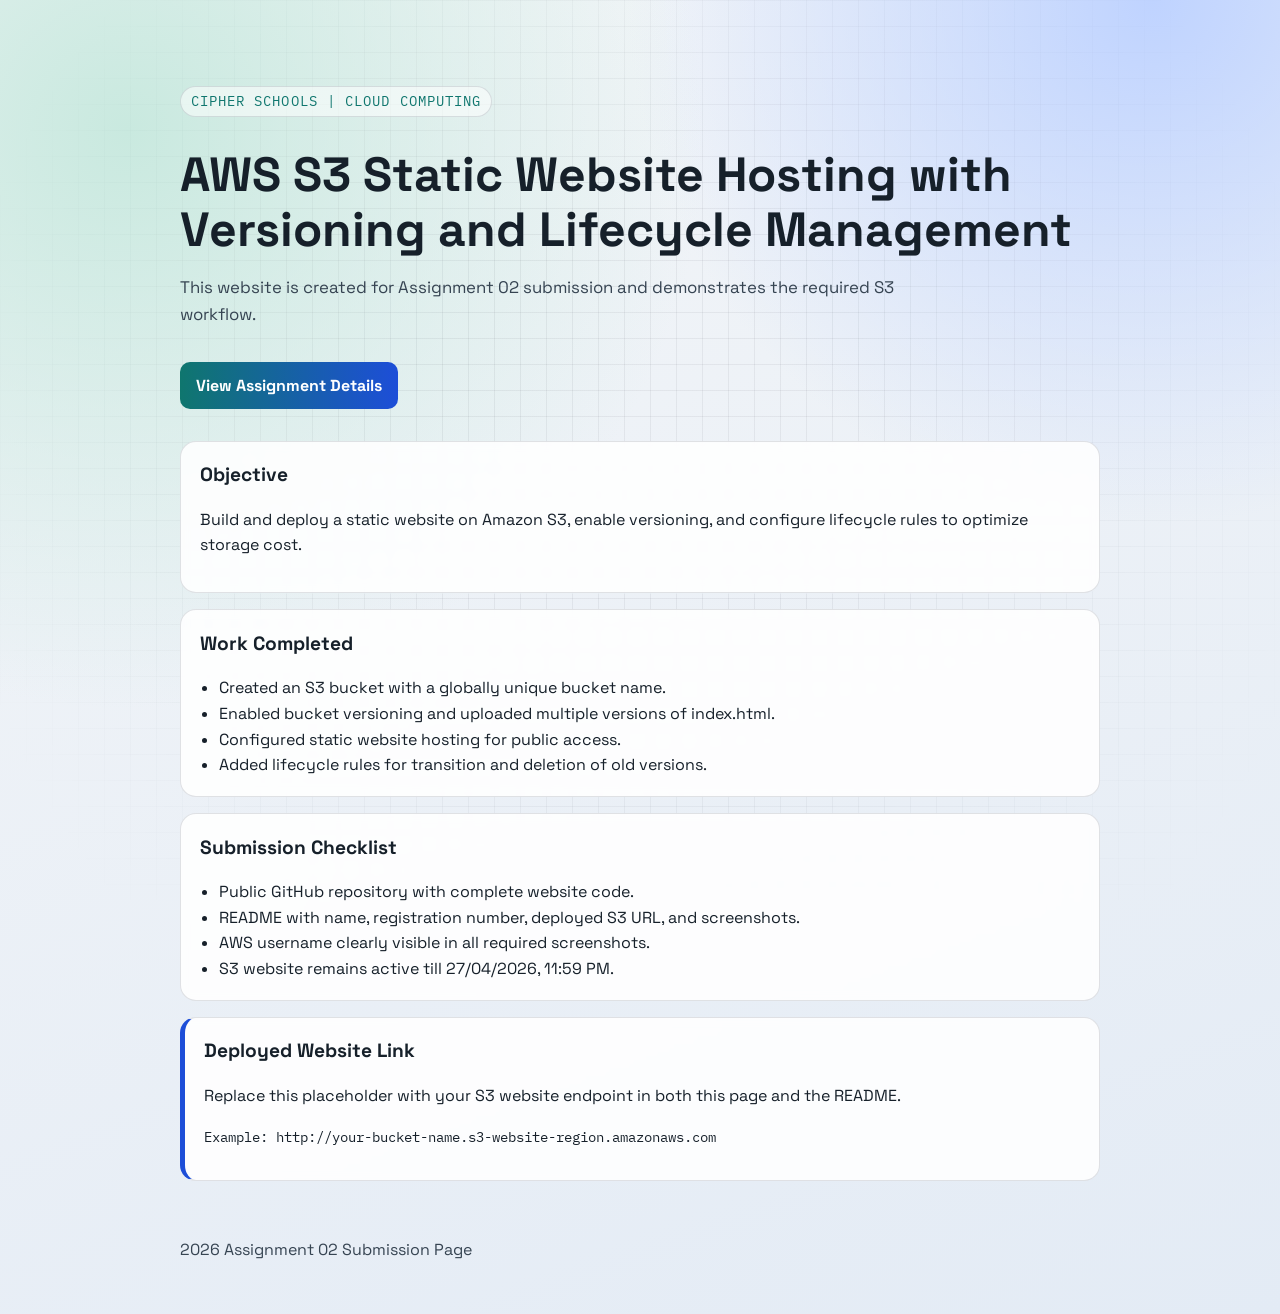
==== index2.html @ cc44ceda "version 1" ====
<!DOCTYPE html>
<html lang="en">
  <head>
    <meta charset="UTF-8" />
    <meta name="viewport" content="width=device-width, initial-scale=1.0" />
    <title>Assignment 02 | AWS S3 Static Website</title>
    <meta
      name="description"
      content="Assignment 02 submission website for AWS S3 Static Website Hosting, Versioning, and Lifecycle Management."
    />
    <link rel="preconnect" href="https://fonts.googleapis.com" />
    <link rel="preconnect" href="https://fonts.gstatic.com" crossorigin />
    <link
      href="https://fonts.googleapis.com/css2?family=Space+Grotesk:wght@400;500;700&family=IBM+Plex+Mono:wght@400;600&display=swap"
      rel="stylesheet"
    />
    <link rel="stylesheet" href="style.css" />
  </head>
  <body>
    <div class="bg-grid"></div>

    <header class="hero">
      <p class="tag">Cipher Schools | Cloud Computing</p>
      <h1>AWS S3 Static Website Hosting with Versioning and Lifecycle Management</h1>
      <p class="subtitle">
        This website is created for Assignment 02 submission and demonstrates the required S3 workflow.
      </p>
      <a href="#overview" class="btn">View Assignment Details</a>
    </header>
    <!-- version 2 -->
    <main>
      <section id="overview" class="card">
        <h2>Objective</h2>
        <p>
          Build and deploy a static website on Amazon S3, enable versioning, and configure lifecycle rules
          to optimize storage cost.
        </p>
      </section>

      <section class="card">
        <h2>Work Completed</h2>
        <ul>
          <li>Created an S3 bucket with a globally unique bucket name.</li>
          <li>Enabled bucket versioning and uploaded multiple versions of index.html.</li>
          <li>Configured static website hosting for public access.</li>
          <li>Added lifecycle rules for transition and deletion of old versions.</li>
        </ul>
      </section>

      <section class="card">
        <h2>Submission Checklist</h2>
        <ul>
          <li>Public GitHub repository with complete website code.</li>
          <li>README with name, registration number, deployed S3 URL, and screenshots.</li>
          <li>AWS username clearly visible in all required screenshots.</li>
          <li>S3 website remains active till 27/04/2026, 11:59 PM.</li>
        </ul>
      </section>

      <section class="card highlight">
        <h2>Deployed Website Link</h2>
        <p>
          Replace this placeholder with your S3 website endpoint in both this page and the README.
        </p>
        <p class="mono">Example: http://your-bucket-name.s3-website-region.amazonaws.com</p>
      </section>
    </main>

    <footer>
      <p><span id="year"></span> Assignment 02 Submission Page</p>
    </footer>

    <script src="script.js"></script>
  </body>
</html>
---- style.css ----
:root {
  --bg-0: #f4f6f8;
  --bg-1: #e3ebf5;
  --ink: #16202a;
  --ink-soft: #364452;
  --accent: #0f766e;
  --accent-2: #1d4ed8;
  --card: rgba(255, 255, 255, 0.88);
  --line: rgba(15, 23, 42, 0.12);
}

* {
  box-sizing: border-box;
}

html,
body {
  margin: 0;
  padding: 0;
}

body {
  min-height: 100vh;
  font-family: "Space Grotesk", "Segoe UI", sans-serif;
  color: var(--ink);
  background: radial-gradient(circle at 10% 10%, #c9e9df 0%, transparent 35%),
    radial-gradient(circle at 90% 0%, #bfd3ff 0%, transparent 30%),
    linear-gradient(160deg, var(--bg-0), var(--bg-1));
  line-height: 1.6;
  position: relative;
}

.bg-grid {
  position: fixed;
  inset: 0;
  background-image: linear-gradient(to right, rgba(22, 32, 42, 0.06) 1px, transparent 1px),
    linear-gradient(to bottom, rgba(22, 32, 42, 0.06) 1px, transparent 1px);
  background-size: 26px 26px;
  mask-image: radial-gradient(circle at center, black 30%, transparent 90%);
  pointer-events: none;
}

.hero,
main,
footer {
  width: min(920px, calc(100% - 2rem));
  margin-inline: auto;
  position: relative;
  z-index: 1;
}

.hero {
  padding: 4.5rem 0 2rem;
  animation: rise 500ms ease both;
}

.tag {
  display: inline-block;
  font-family: "IBM Plex Mono", monospace;
  font-size: 0.85rem;
  letter-spacing: 0.08em;
  text-transform: uppercase;
  color: var(--accent);
  border: 1px solid var(--line);
  padding: 0.25rem 0.6rem;
  border-radius: 999px;
  background: rgba(255, 255, 255, 0.55);
}

h1 {
  margin: 1rem 0;
  font-size: clamp(1.8rem, 4.8vw, 3rem);
  line-height: 1.15;
}

.subtitle {
  font-size: 1.05rem;
  color: var(--ink-soft);
  max-width: 68ch;
}

.btn {
  display: inline-block;
  margin-top: 1.1rem;
  text-decoration: none;
  color: white;
  background: linear-gradient(90deg, var(--accent), var(--accent-2));
  border: 0;
  border-radius: 10px;
  padding: 0.65rem 1rem;
  font-weight: 700;
  transition: transform 180ms ease, box-shadow 180ms ease;
}

.btn:hover,
.btn:focus-visible {
  transform: translateY(-2px);
  box-shadow: 0 8px 18px rgba(15, 118, 110, 0.35);
}

main {
  display: grid;
  gap: 1rem;
  padding-bottom: 2rem;
}

.card {
  background: var(--card);
  border: 1px solid var(--line);
  border-radius: 16px;
  padding: 1.15rem 1.2rem;
  backdrop-filter: blur(4px);
  animation: rise 500ms ease both;
}

.card:nth-child(2) {
  animation-delay: 80ms;
}

.card:nth-child(3) {
  animation-delay: 140ms;
}

.card:nth-child(4) {
  animation-delay: 200ms;
}

h2 {
  margin-top: 0;
  font-size: 1.2rem;
}

ul {
  margin: 0;
  padding-left: 1.2rem;
}

.highlight {
  border-left: 5px solid var(--accent-2);
}

.mono {
  font-family: "IBM Plex Mono", monospace;
  font-size: 0.9rem;
  overflow-wrap: anywhere;
}

footer {
  padding: 0.5rem 0 2.2rem;
  color: var(--ink-soft);
}

@keyframes rise {
  from {
    opacity: 0;
    transform: translateY(8px);
  }
  to {
    opacity: 1;
    transform: translateY(0);
  }
}

@media (max-width: 640px) {
  .hero {
    padding-top: 3rem;
  }

  .card {
    padding: 1rem;
  }
}
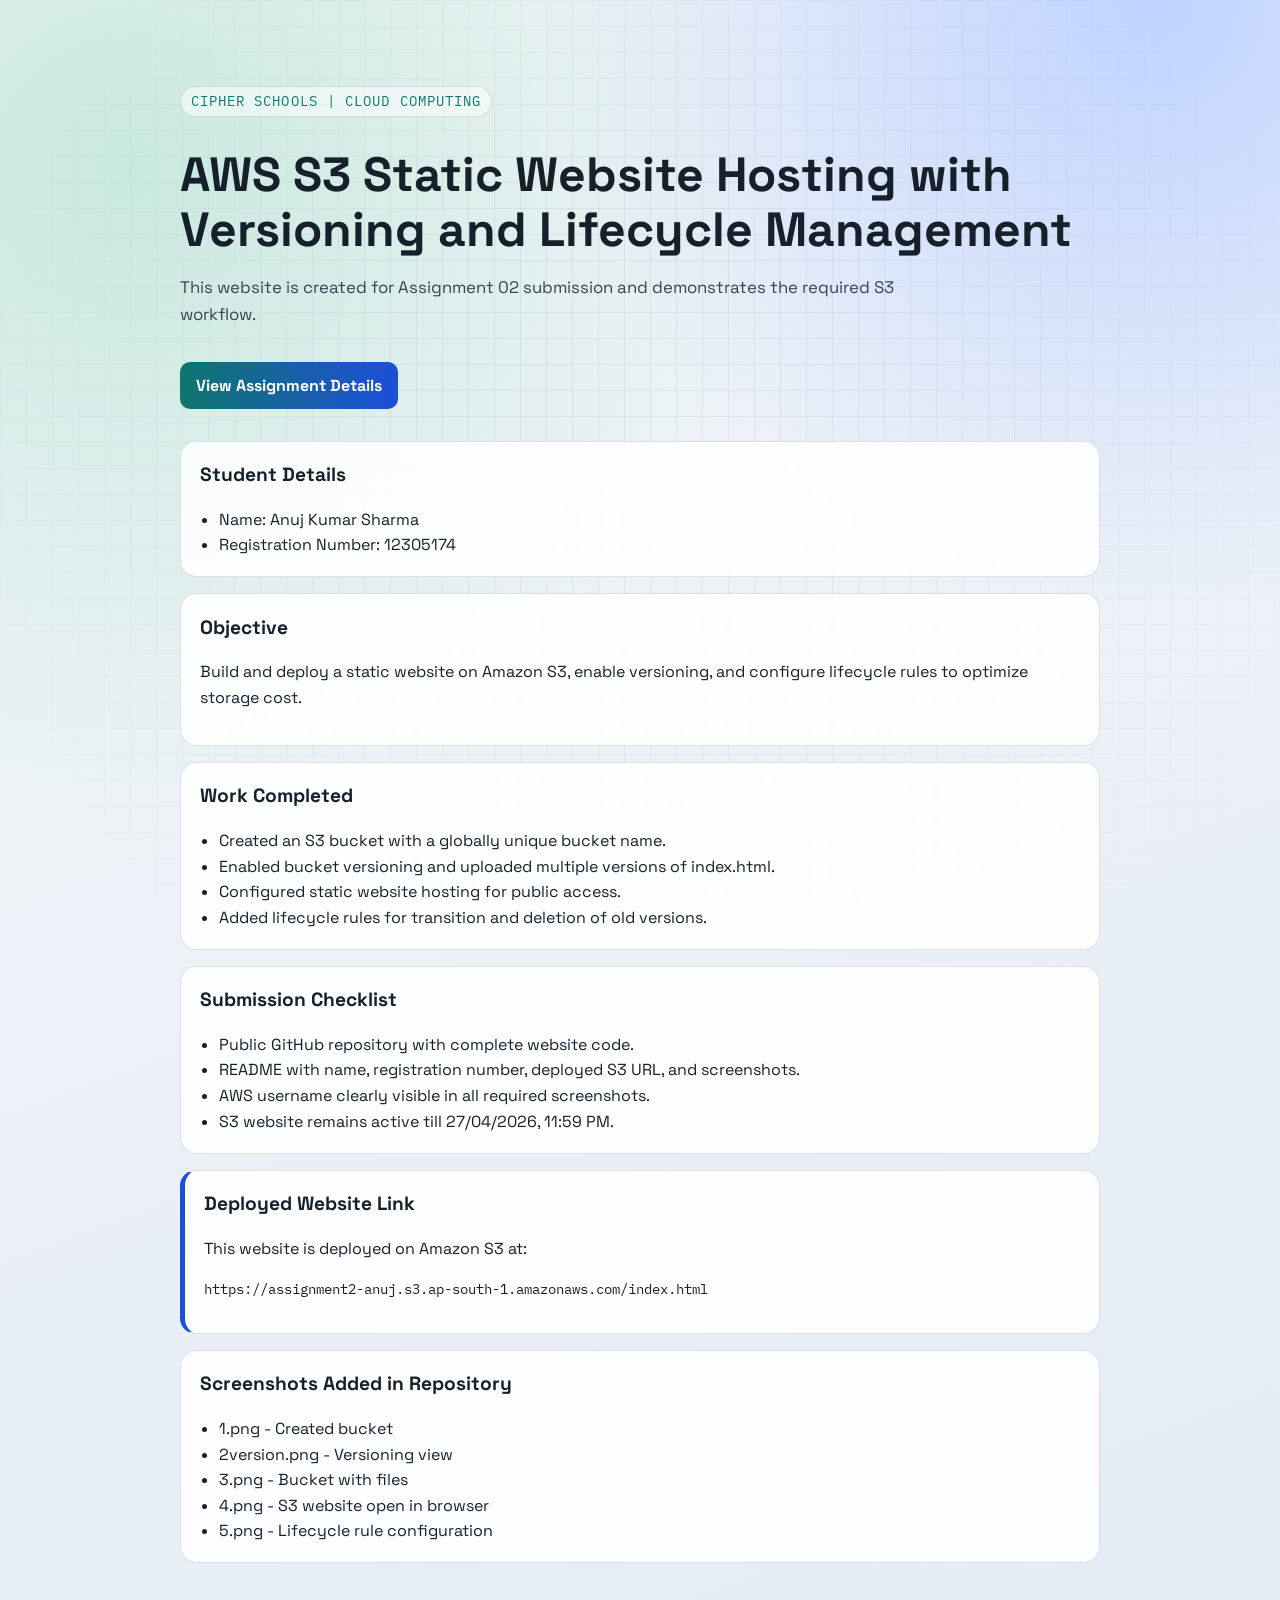
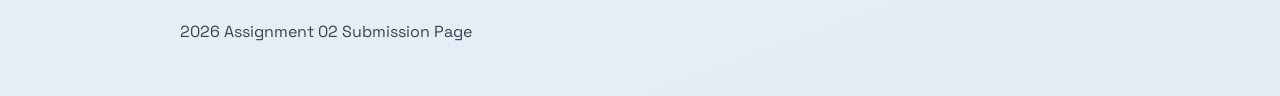
==== commit 799ec750: "completed" ====
--- a/index2.html
+++ b/index2.html
@@ -29,6 +29,14 @@
     </header>
     <!-- version 2 -->
     <main>
+      <section class="card">
+        <h2>Student Details</h2>
+        <ul>
+          <li>Name: Anuj Kumar Sharma</li>
+          <li>Registration Number: 12305174</li>
+        </ul>
+      </section>
+
       <section id="overview" class="card">
         <h2>Objective</h2>
         <p>
@@ -59,10 +67,19 @@
 
       <section class="card highlight">
         <h2>Deployed Website Link</h2>
-        <p>
-          Replace this placeholder with your S3 website endpoint in both this page and the README.
-        </p>
-        <p class="mono">Example: http://your-bucket-name.s3-website-region.amazonaws.com</p>
+        <p>This website is deployed on Amazon S3 at:</p>
+        <p class="mono">https://assignment2-anuj.s3.ap-south-1.amazonaws.com/index.html</p>
+      </section>
+
+      <section class="card">
+        <h2>Screenshots Added in Repository</h2>
+        <ul>
+          <li>1.png - Created bucket</li>
+          <li>2version.png - Versioning view</li>
+          <li>3.png - Bucket with files</li>
+          <li>4.png - S3 website open in browser</li>
+          <li>5.png - Lifecycle rule configuration</li>
+        </ul>
       </section>
     </main>
 
